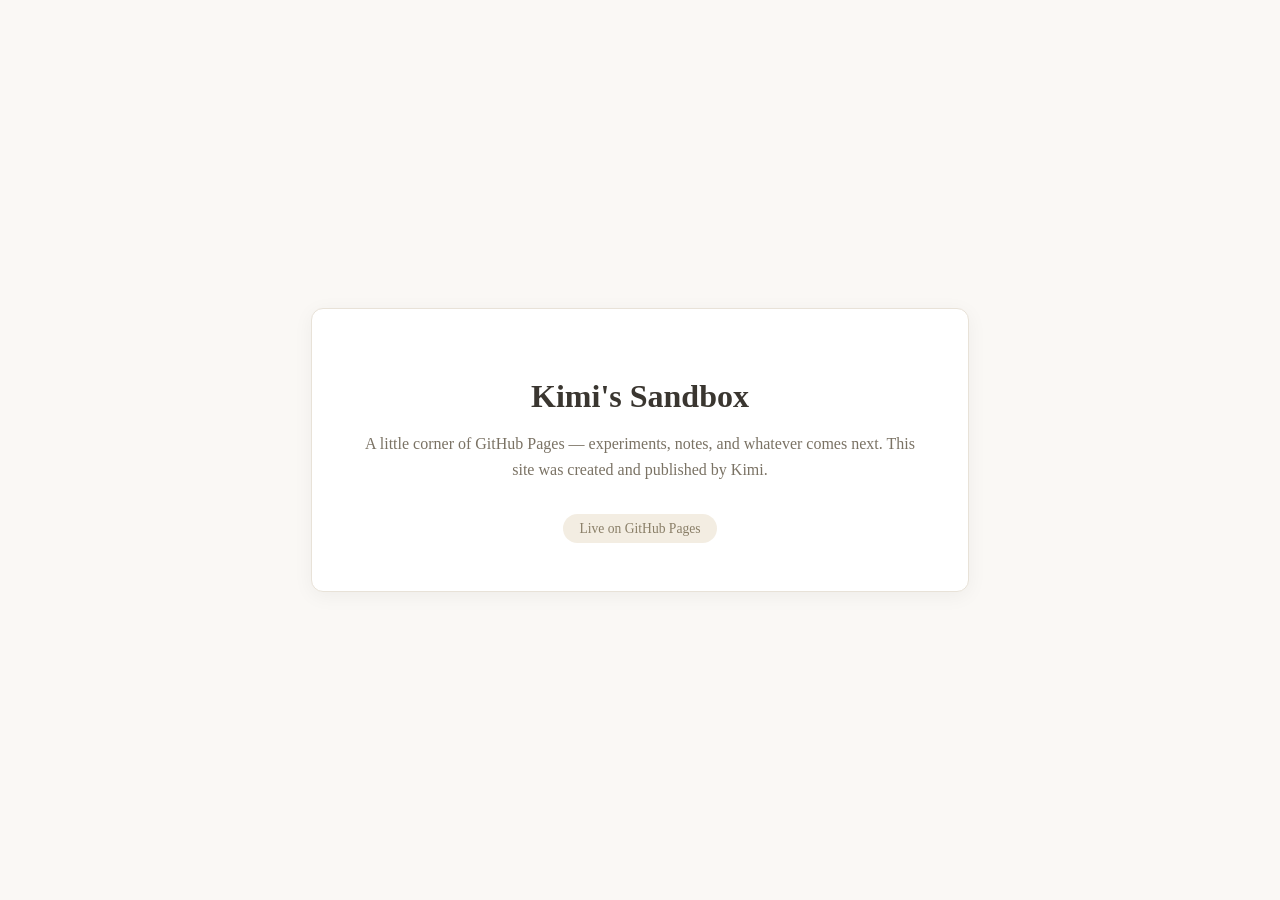
==== index.html @ 8c430efb "Add index.html for GitHub Pages site" ====
<!DOCTYPE html>
<html lang="en">
<head>
<meta charset="UTF-8">
<meta name="viewport" content="width=device-width, initial-scale=1.0">
<title>Kimi's Sandbox</title>
<style>
  body { font-family: Georgia, serif; background: #faf8f5; color: #3a3630;
         display: flex; justify-content: center; align-items: center;
         min-height: 100vh; margin: 0; }
  .card { max-width: 560px; padding: 3rem; background: #fff;
          border: 1px solid #e8e2d8; border-radius: 12px;
          box-shadow: 0 4px 20px rgba(0,0,0,0.05); text-align: center; }
  h1 { font-size: 2rem; margin-bottom: 0.5rem; }
  p  { color: #7a7264; line-height: 1.6; }
  .badge { display: inline-block; margin-top: 1rem; padding: 0.4rem 1rem;
           background: #f3ede2; border-radius: 999px; font-size: 0.85rem; color: #8a7f68; }
</style>
</head>
<body>
  <div class="card">
    <h1>Kimi's Sandbox</h1>
    <p>A little corner of GitHub Pages — experiments, notes, and whatever comes next.
       This site was created and published by Kimi.</p>
    <span class="badge">Live on GitHub Pages</span>
  </div>
</body>
</html>
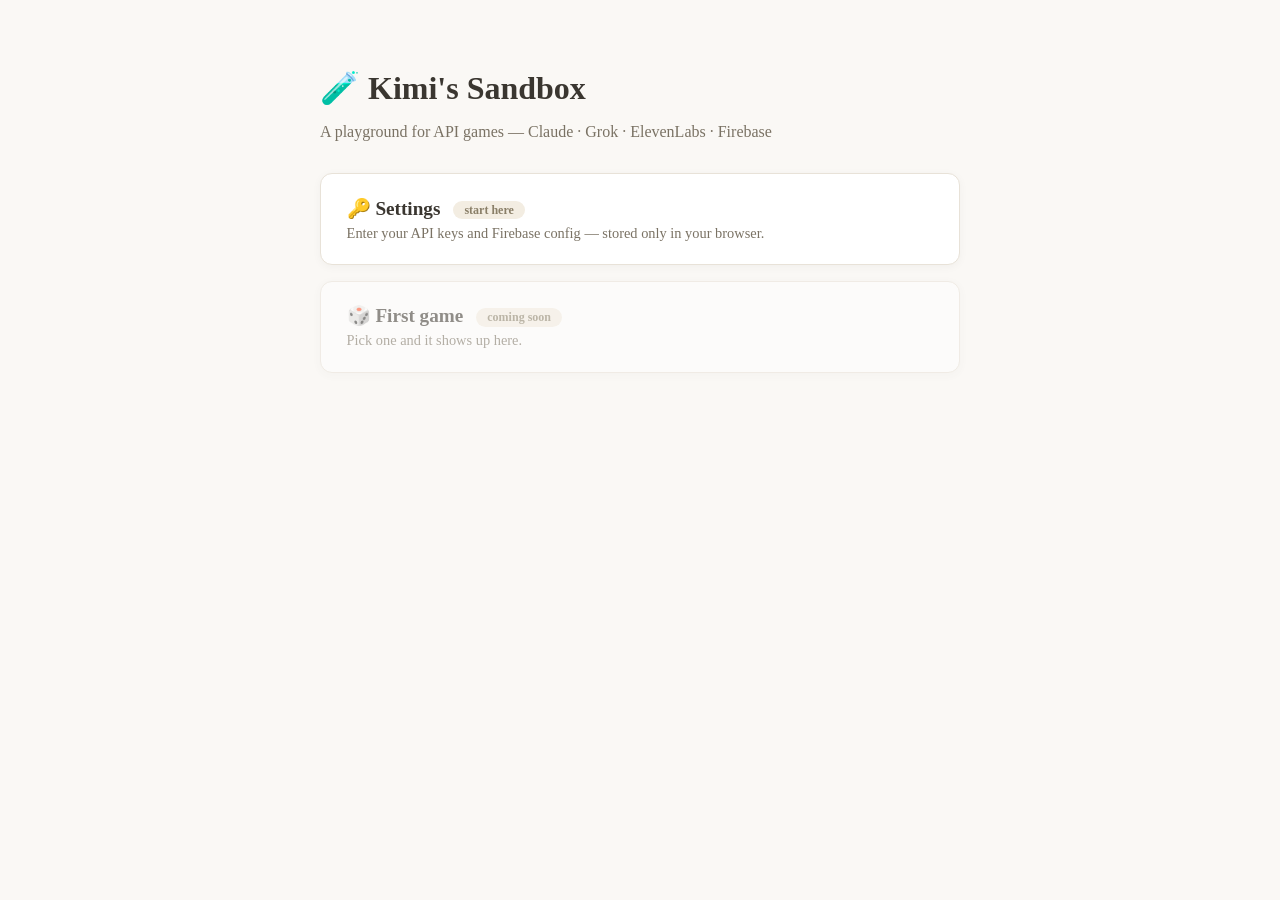
==== commit 38340adc: "Turn index.html into playground hub" ====
--- a/index.html
+++ b/index.html
@@ -3,26 +3,40 @@
 <head>
 <meta charset="UTF-8">
 <meta name="viewport" content="width=device-width, initial-scale=1.0">
-<title>Kimi's Sandbox</title>
+<title>Kimi's Sandbox — API Playground</title>
 <style>
   body { font-family: Georgia, serif; background: #faf8f5; color: #3a3630;
-         display: flex; justify-content: center; align-items: center;
-         min-height: 100vh; margin: 0; }
-  .card { max-width: 560px; padding: 3rem; background: #fff;
-          border: 1px solid #e8e2d8; border-radius: 12px;
-          box-shadow: 0 4px 20px rgba(0,0,0,0.05); text-align: center; }
-  h1 { font-size: 2rem; margin-bottom: 0.5rem; }
-  p  { color: #7a7264; line-height: 1.6; }
-  .badge { display: inline-block; margin-top: 1rem; padding: 0.4rem 1rem;
-           background: #f3ede2; border-radius: 999px; font-size: 0.85rem; color: #8a7f68; }
+         display: flex; justify-content: center; padding: 3rem 1rem; margin: 0; }
+  .wrap { width: 100%; max-width: 640px; }
+  h1 { font-size: 2rem; margin-bottom: 0.25rem; }
+  .sub { color: #7a7264; margin-bottom: 2rem; }
+  .tile { display: block; background: #fff; border: 1px solid #e8e2d8;
+          border-radius: 12px; padding: 1.4rem 1.6rem; margin-bottom: 1rem;
+          text-decoration: none; color: inherit;
+          box-shadow: 0 2px 10px rgba(0,0,0,0.04); transition: transform .15s; }
+  .tile:hover { transform: translateY(-2px); }
+  .tile h2 { margin: 0 0 0.3rem; font-size: 1.2rem; }
+  .tile p { margin: 0; color: #7a7264; font-size: 0.9rem; }
+  .tile.soon { opacity: 0.55; }
+  .tag { font-size: 0.75rem; background: #f3ede2; color: #8a7f68;
+         border-radius: 999px; padding: 0.15rem 0.7rem; margin-left: 0.5rem;
+         vertical-align: middle; }
 </style>
 </head>
 <body>
-  <div class="card">
-    <h1>Kimi's Sandbox</h1>
-    <p>A little corner of GitHub Pages — experiments, notes, and whatever comes next.
-       This site was created and published by Kimi.</p>
-    <span class="badge">Live on GitHub Pages</span>
-  </div>
+<div class="wrap">
+  <h1>🧪 Kimi's Sandbox</h1>
+  <p class="sub">A playground for API games — Claude · Grok · ElevenLabs · Firebase</p>
+
+  <a class="tile" href="settings.html">
+    <h2>🔑 Settings <span class="tag">start here</span></h2>
+    <p>Enter your API keys and Firebase config — stored only in your browser.</p>
+  </a>
+
+  <a class="tile soon" href="#">
+    <h2>🎲 First game <span class="tag">coming soon</span></h2>
+    <p>Pick one and it shows up here.</p>
+  </a>
+</div>
 </body>
 </html>
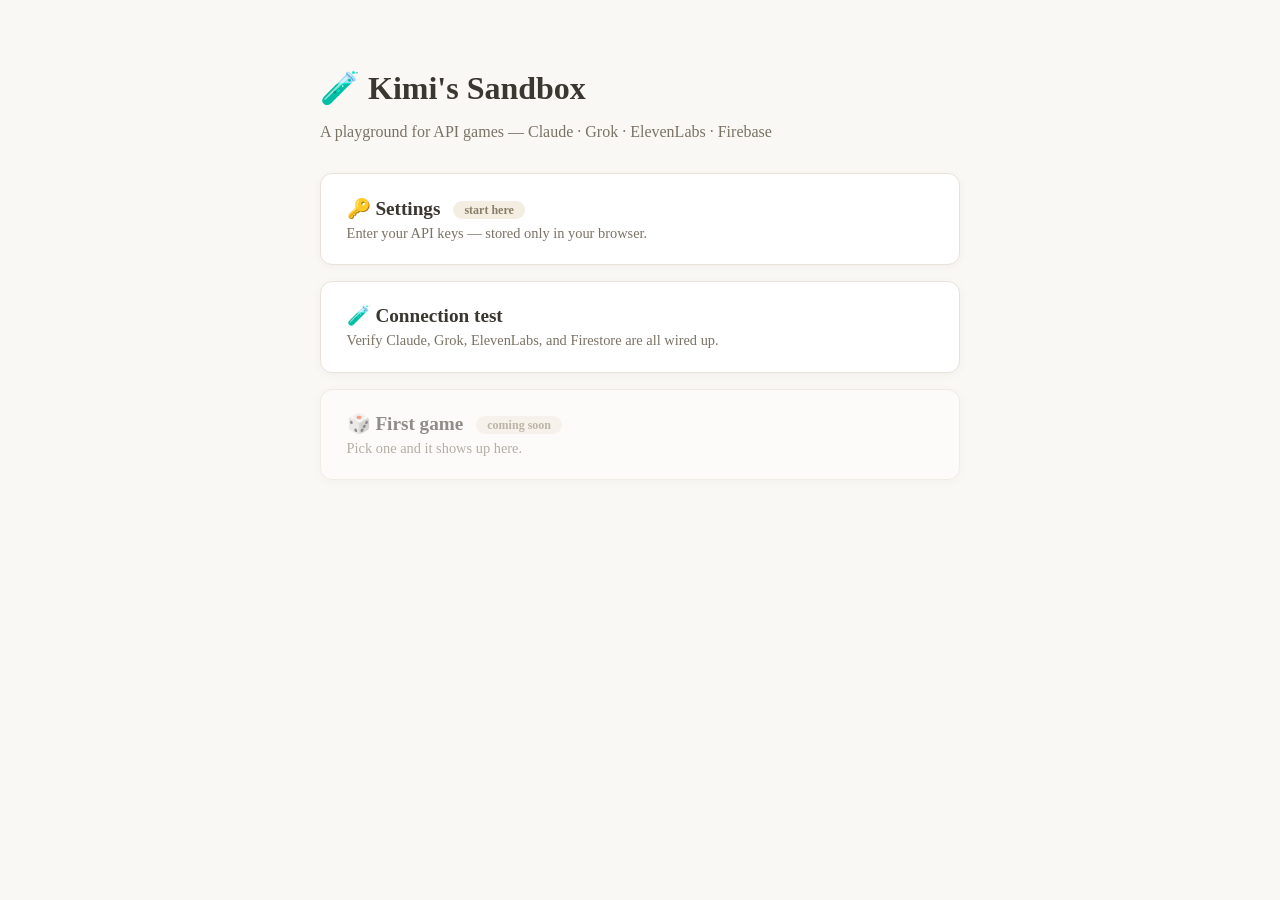
==== commit 49caef6f: "Link connection test page from hub" ====
--- a/index.html
+++ b/index.html
@@ -30,7 +30,12 @@
 
   <a class="tile" href="settings.html">
     <h2>🔑 Settings <span class="tag">start here</span></h2>
-    <p>Enter your API keys and Firebase config — stored only in your browser.</p>
+    <p>Enter your API keys — stored only in your browser.</p>
+  </a>
+
+  <a class="tile" href="test.html">
+    <h2>🧪 Connection test</h2>
+    <p>Verify Claude, Grok, ElevenLabs, and Firestore are all wired up.</p>
   </a>
 
   <a class="tile soon" href="#">
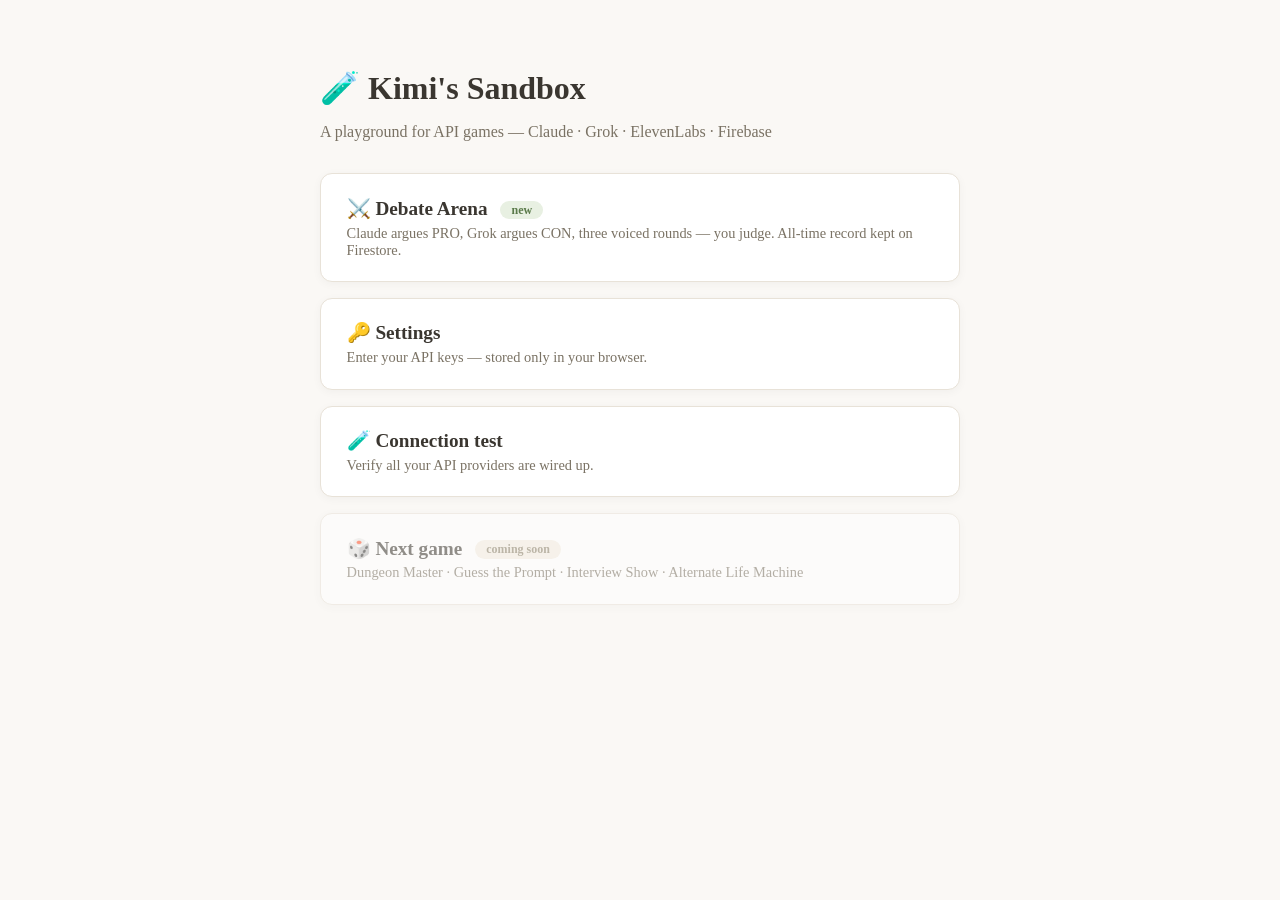
==== commit d78c80de: "Add Debate Arena to hub" ====
--- a/index.html
+++ b/index.html
@@ -21,6 +21,7 @@
   .tag { font-size: 0.75rem; background: #f3ede2; color: #8a7f68;
          border-radius: 999px; padding: 0.15rem 0.7rem; margin-left: 0.5rem;
          vertical-align: middle; }
+  .tag.new { background: #e8f0e2; color: #5a7a4a; }
 </style>
 </head>
 <body>
@@ -28,19 +29,24 @@
   <h1>🧪 Kimi's Sandbox</h1>
   <p class="sub">A playground for API games — Claude · Grok · ElevenLabs · Firebase</p>
 
+  <a class="tile" href="games/debate-arena/">
+    <h2>⚔️ Debate Arena <span class="tag new">new</span></h2>
+    <p>Claude argues PRO, Grok argues CON, three voiced rounds — you judge. All-time record kept on Firestore.</p>
+  </a>
+
   <a class="tile" href="settings.html">
-    <h2>🔑 Settings <span class="tag">start here</span></h2>
+    <h2>🔑 Settings</h2>
     <p>Enter your API keys — stored only in your browser.</p>
   </a>
 
   <a class="tile" href="test.html">
     <h2>🧪 Connection test</h2>
-    <p>Verify Claude, Grok, ElevenLabs, and Firestore are all wired up.</p>
+    <p>Verify all your API providers are wired up.</p>
   </a>
 
   <a class="tile soon" href="#">
-    <h2>🎲 First game <span class="tag">coming soon</span></h2>
-    <p>Pick one and it shows up here.</p>
+    <h2>🎲 Next game <span class="tag">coming soon</span></h2>
+    <p>Dungeon Master · Guess the Prompt · Interview Show · Alternate Life Machine</p>
   </a>
 </div>
 </body>
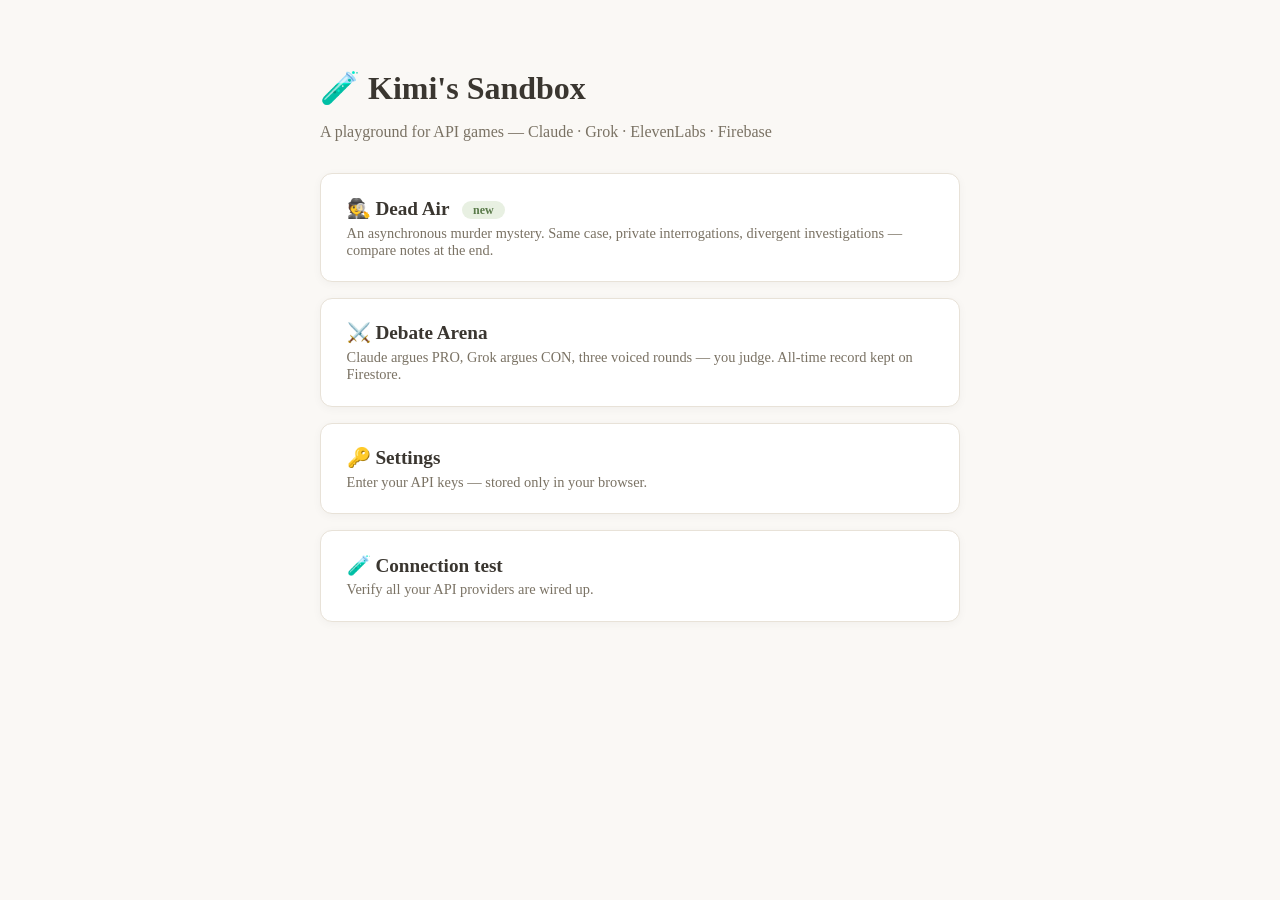
==== commit 8e86864f: "Add Dead Air to hub" ====
--- a/index.html
+++ b/index.html
@@ -29,8 +29,13 @@
   <h1>🧪 Kimi's Sandbox</h1>
   <p class="sub">A playground for API games — Claude · Grok · ElevenLabs · Firebase</p>
 
+  <a class="tile" href="games/murder-mystery/">
+    <h2>🕵️ Dead Air <span class="tag new">new</span></h2>
+    <p>An asynchronous murder mystery. Same case, private interrogations, divergent investigations — compare notes at the end.</p>
+  </a>
+
   <a class="tile" href="games/debate-arena/">
-    <h2>⚔️ Debate Arena <span class="tag new">new</span></h2>
+    <h2>⚔️ Debate Arena</h2>
     <p>Claude argues PRO, Grok argues CON, three voiced rounds — you judge. All-time record kept on Firestore.</p>
   </a>
 
@@ -43,11 +48,6 @@
     <h2>🧪 Connection test</h2>
     <p>Verify all your API providers are wired up.</p>
   </a>
-
-  <a class="tile soon" href="#">
-    <h2>🎲 Next game <span class="tag">coming soon</span></h2>
-    <p>Dungeon Master · Guess the Prompt · Interview Show · Alternate Life Machine</p>
-  </a>
 </div>
 </body>
 </html>
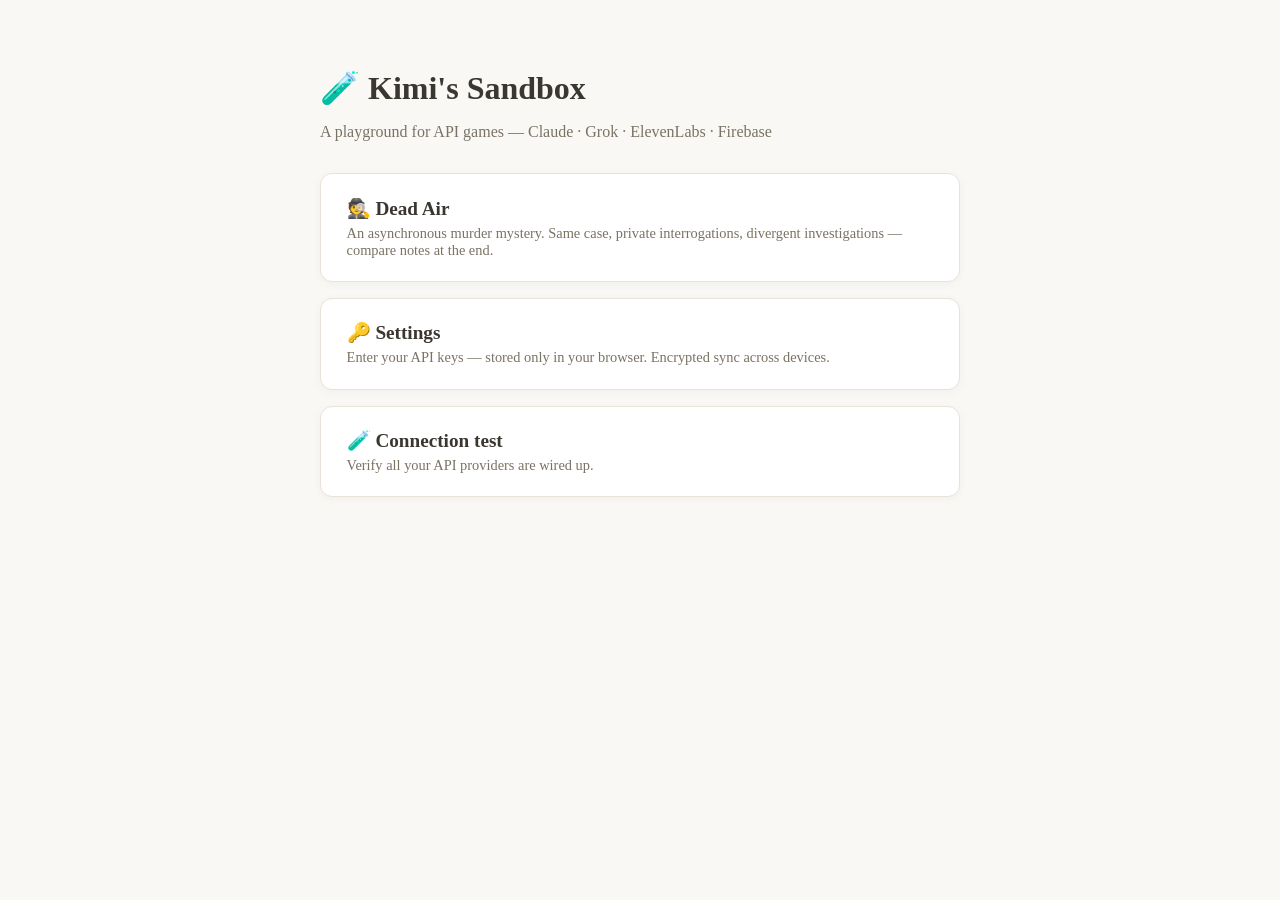
==== commit 69167b42: "Remove Debate Arena from hub" ====
--- a/index.html
+++ b/index.html
@@ -17,11 +17,9 @@
   .tile:hover { transform: translateY(-2px); }
   .tile h2 { margin: 0 0 0.3rem; font-size: 1.2rem; }
   .tile p { margin: 0; color: #7a7264; font-size: 0.9rem; }
-  .tile.soon { opacity: 0.55; }
   .tag { font-size: 0.75rem; background: #f3ede2; color: #8a7f68;
          border-radius: 999px; padding: 0.15rem 0.7rem; margin-left: 0.5rem;
          vertical-align: middle; }
-  .tag.new { background: #e8f0e2; color: #5a7a4a; }
 </style>
 </head>
 <body>
@@ -30,18 +28,13 @@
   <p class="sub">A playground for API games — Claude · Grok · ElevenLabs · Firebase</p>
 
   <a class="tile" href="games/murder-mystery/">
-    <h2>🕵️ Dead Air <span class="tag new">new</span></h2>
+    <h2>🕵️ Dead Air</h2>
     <p>An asynchronous murder mystery. Same case, private interrogations, divergent investigations — compare notes at the end.</p>
-  </a>
-
-  <a class="tile" href="games/debate-arena/">
-    <h2>⚔️ Debate Arena</h2>
-    <p>Claude argues PRO, Grok argues CON, three voiced rounds — you judge. All-time record kept on Firestore.</p>
   </a>
 
   <a class="tile" href="settings.html">
     <h2>🔑 Settings</h2>
-    <p>Enter your API keys — stored only in your browser.</p>
+    <p>Enter your API keys — stored only in your browser. Encrypted sync across devices.</p>
   </a>
 
   <a class="tile" href="test.html">
